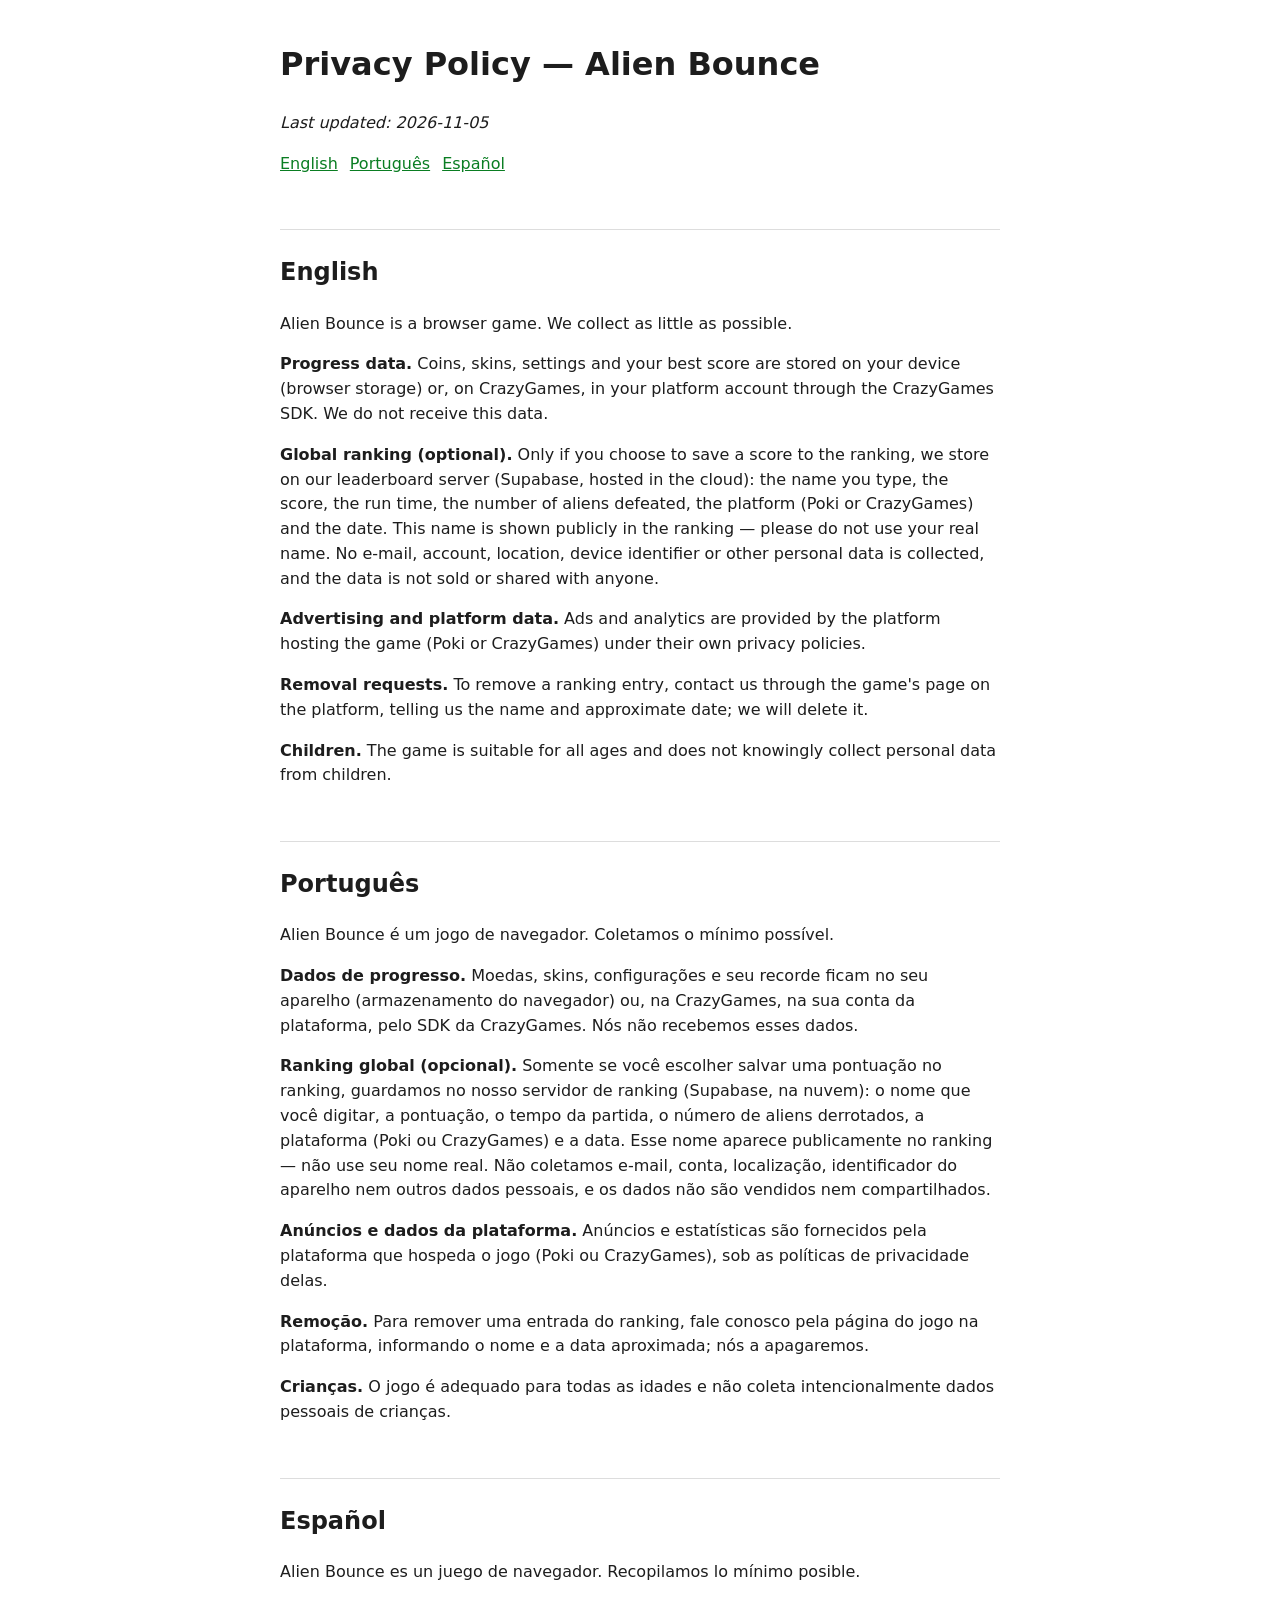
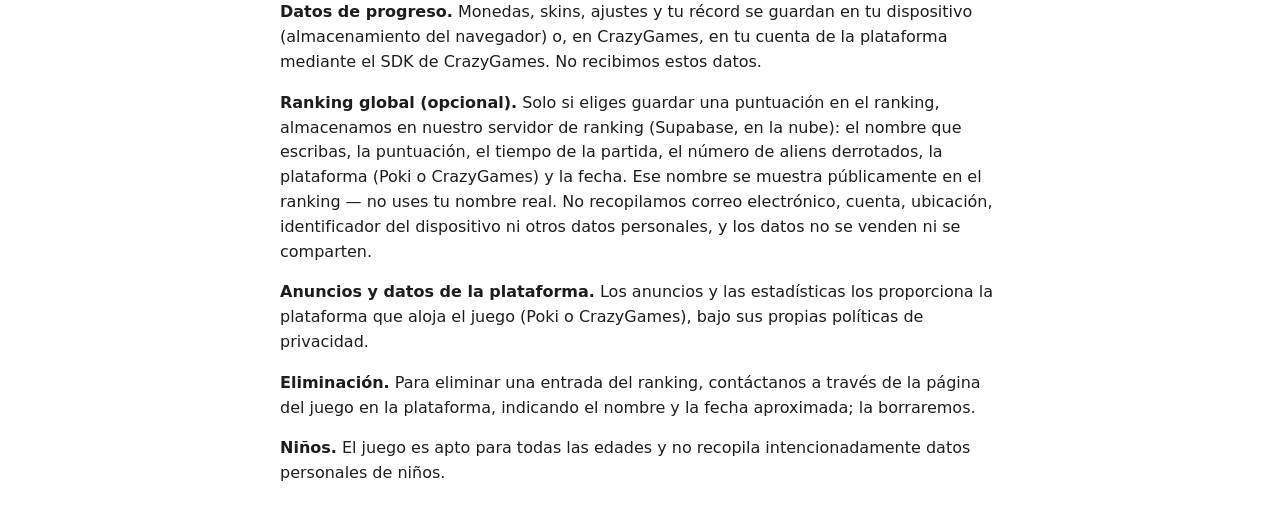
==== alienbounce/privacy/index.html @ 90de09fa "Privacy policy for Alien Bounce Co-Authored-By: Claude Opus 5.5 <noreply@anthropic.com>" ====
<!DOCTYPE html>
<html lang="en">
<head>
<meta charset="utf-8">
<meta name="viewport" content="width=device-width, initial-scale=1">
<title>Privacy Policy — Alien Bounce</title>
<style>body{font-family:system-ui,Arial,sans-serif;max-width:720px;margin:40px auto;padding:0 16px;line-height:1.55;color:#1d1d1d}h2{margin-top:2.2em;border-top:1px solid #ddd;padding-top:1em}nav a{margin-right:12px}a{color:#0a7d22}</style>
</head>
<body>
<h1>Privacy Policy — Alien Bounce</h1>
<p><em>Last updated: 2026-11-05</em></p>
<nav><a href="#en">English</a><a href="#pt">Português</a><a href="#es">Español</a></nav>

<section id="en" lang="en">
<h2>English</h2>
<p>Alien Bounce is a browser game. We collect as little as possible.</p>
<p><strong>Progress data.</strong> Coins, skins, settings and your best score are stored on your device (browser storage) or, on CrazyGames, in your platform account through the CrazyGames SDK. We do not receive this data.</p>
<p><strong>Global ranking (optional).</strong> Only if you choose to save a score to the ranking, we store on our leaderboard server (Supabase, hosted in the cloud): the name you type, the score, the run time, the number of aliens defeated, the platform (Poki or CrazyGames) and the date. This name is shown publicly in the ranking — please do not use your real name. No e-mail, account, location, device identifier or other personal data is collected, and the data is not sold or shared with anyone.</p>
<p><strong>Advertising and platform data.</strong> Ads and analytics are provided by the platform hosting the game (Poki or CrazyGames) under their own privacy policies.</p>
<p><strong>Removal requests.</strong> To remove a ranking entry, contact us through the game's page on the platform, telling us the name and approximate date; we will delete it.</p>
<p><strong>Children.</strong> The game is suitable for all ages and does not knowingly collect personal data from children.</p>
</section>

<section id="pt" lang="pt-BR">
<h2>Português</h2>
<p>Alien Bounce é um jogo de navegador. Coletamos o mínimo possível.</p>
<p><strong>Dados de progresso.</strong> Moedas, skins, configurações e seu recorde ficam no seu aparelho (armazenamento do navegador) ou, na CrazyGames, na sua conta da plataforma, pelo SDK da CrazyGames. Nós não recebemos esses dados.</p>
<p><strong>Ranking global (opcional).</strong> Somente se você escolher salvar uma pontuação no ranking, guardamos no nosso servidor de ranking (Supabase, na nuvem): o nome que você digitar, a pontuação, o tempo da partida, o número de aliens derrotados, a plataforma (Poki ou CrazyGames) e a data. Esse nome aparece publicamente no ranking — não use seu nome real. Não coletamos e-mail, conta, localização, identificador do aparelho nem outros dados pessoais, e os dados não são vendidos nem compartilhados.</p>
<p><strong>Anúncios e dados da plataforma.</strong> Anúncios e estatísticas são fornecidos pela plataforma que hospeda o jogo (Poki ou CrazyGames), sob as políticas de privacidade delas.</p>
<p><strong>Remoção.</strong> Para remover uma entrada do ranking, fale conosco pela página do jogo na plataforma, informando o nome e a data aproximada; nós a apagaremos.</p>
<p><strong>Crianças.</strong> O jogo é adequado para todas as idades e não coleta intencionalmente dados pessoais de crianças.</p>
</section>

<section id="es" lang="es">
<h2>Español</h2>
<p>Alien Bounce es un juego de navegador. Recopilamos lo mínimo posible.</p>
<p><strong>Datos de progreso.</strong> Monedas, skins, ajustes y tu récord se guardan en tu dispositivo (almacenamiento del navegador) o, en CrazyGames, en tu cuenta de la plataforma mediante el SDK de CrazyGames. No recibimos estos datos.</p>
<p><strong>Ranking global (opcional).</strong> Solo si eliges guardar una puntuación en el ranking, almacenamos en nuestro servidor de ranking (Supabase, en la nube): el nombre que escribas, la puntuación, el tiempo de la partida, el número de aliens derrotados, la plataforma (Poki o CrazyGames) y la fecha. Ese nombre se muestra públicamente en el ranking — no uses tu nombre real. No recopilamos correo electrónico, cuenta, ubicación, identificador del dispositivo ni otros datos personales, y los datos no se venden ni se comparten.</p>
<p><strong>Anuncios y datos de la plataforma.</strong> Los anuncios y las estadísticas los proporciona la plataforma que aloja el juego (Poki o CrazyGames), bajo sus propias políticas de privacidad.</p>
<p><strong>Eliminación.</strong> Para eliminar una entrada del ranking, contáctanos a través de la página del juego en la plataforma, indicando el nombre y la fecha aproximada; la borraremos.</p>
<p><strong>Niños.</strong> El juego es apto para todas las edades y no recopila intencionadamente datos personales de niños.</p>
</section>
</body>
</html>
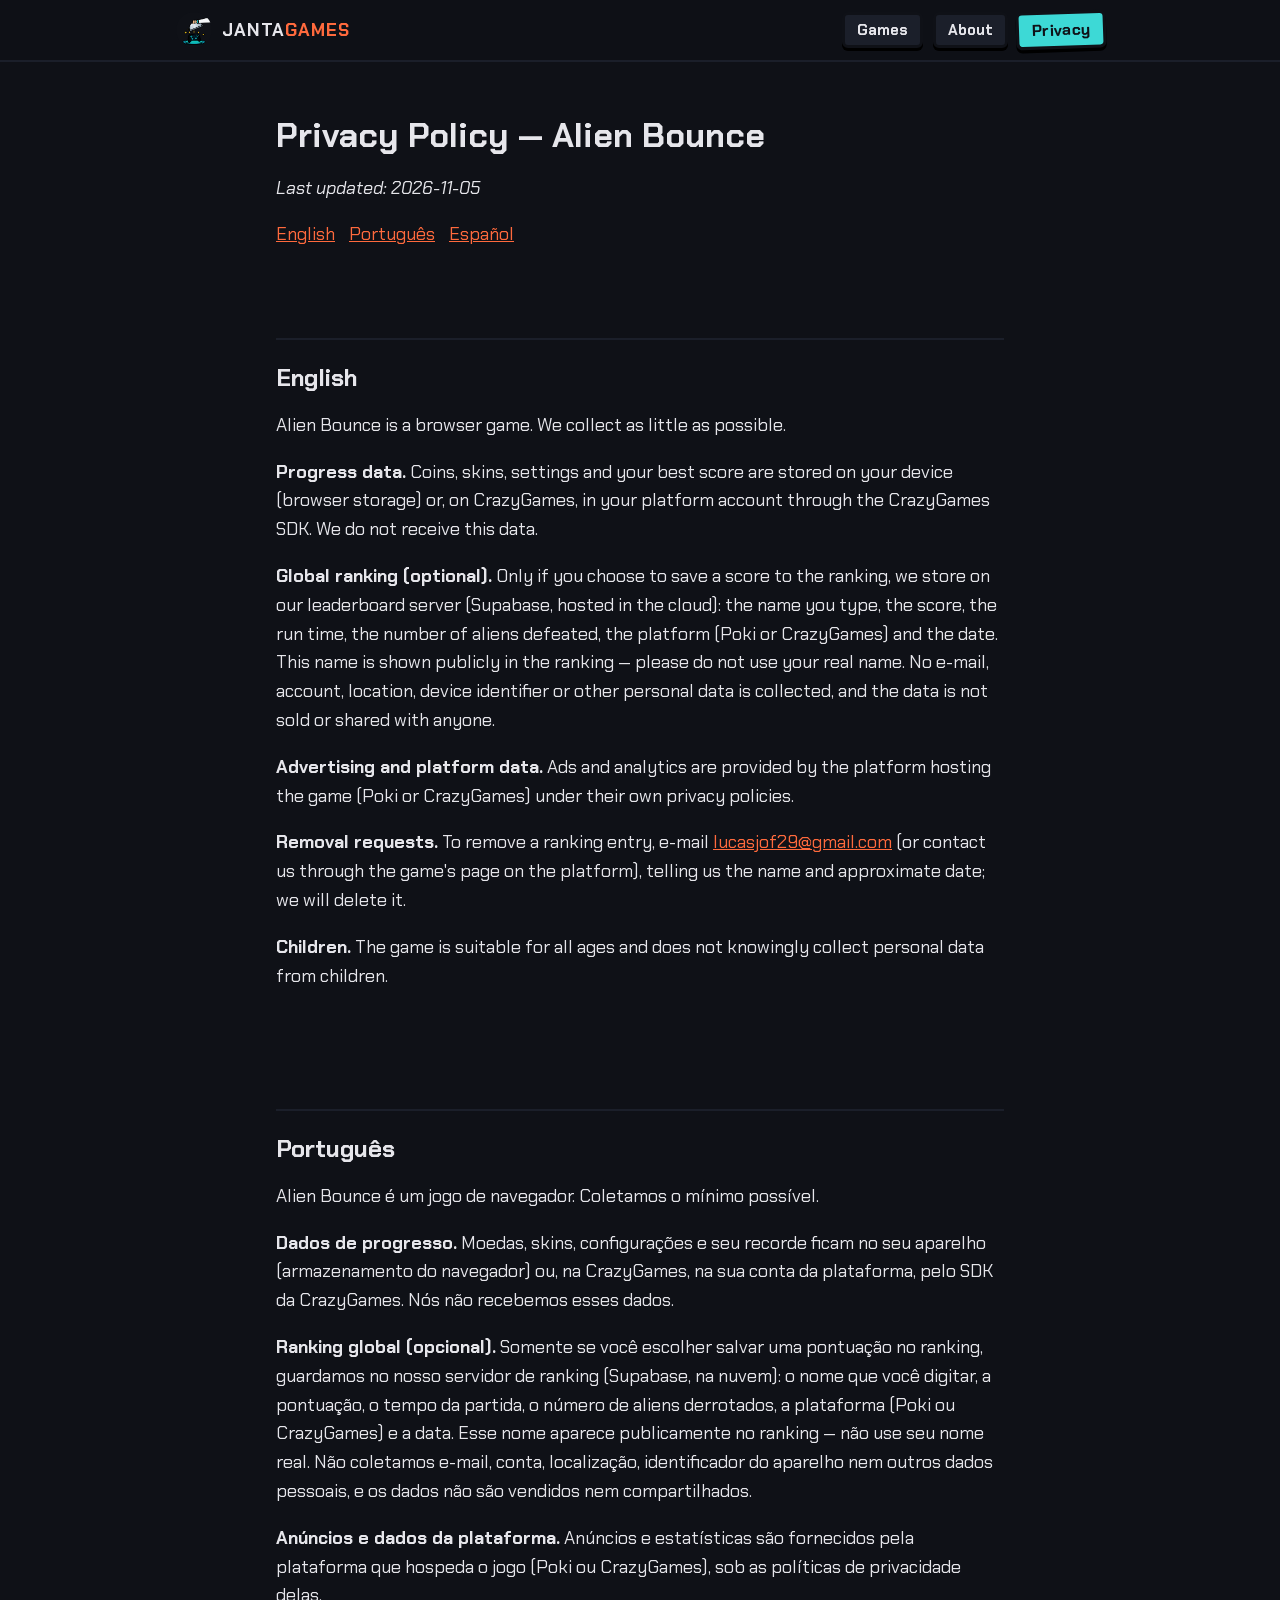
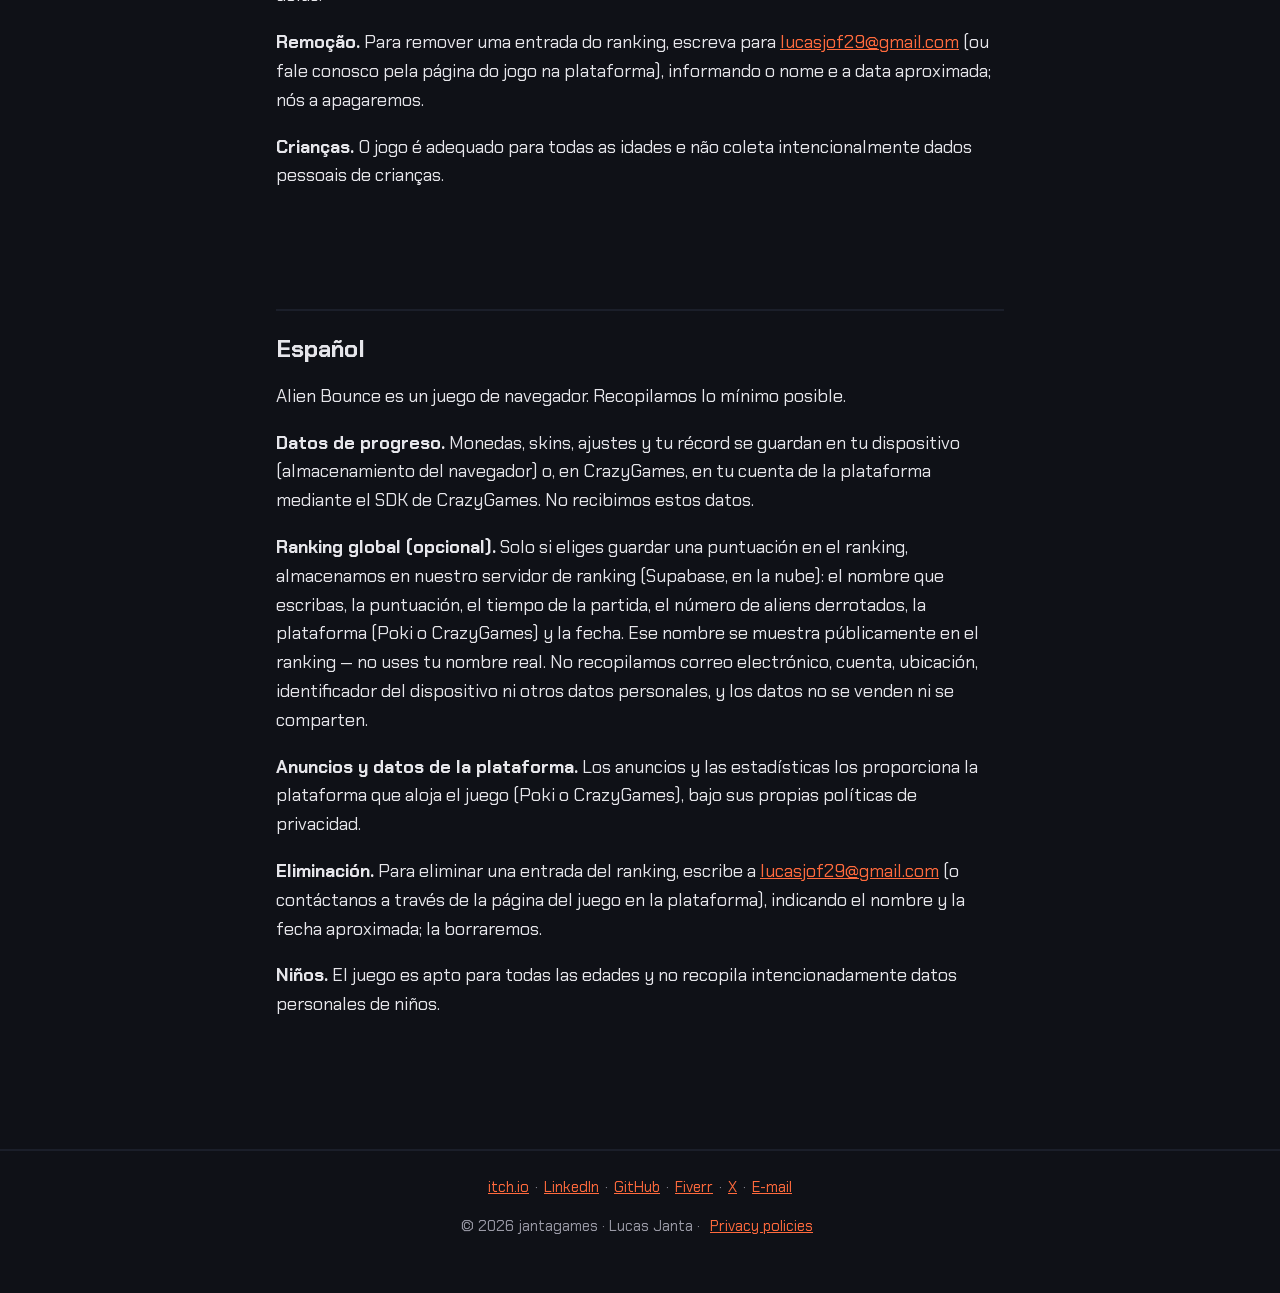
==== commit 4c5d0c3b: "Portfolio (kitchen theme) + privacy policies hub Co-Authored-By: Claude Opus 5.5 <noreply@anthropic." ====
--- a/alienbounce/privacy/index.html
+++ b/alienbounce/privacy/index.html
@@ -3,10 +3,23 @@
 <head>
 <meta charset="utf-8">
 <meta name="viewport" content="width=device-width, initial-scale=1">
+<link rel="preconnect" href="https://fonts.googleapis.com">
+<link rel="preconnect" href="https://fonts.gstatic.com" crossorigin>
+<link href="https://fonts.googleapis.com/css2?family=Chakra+Petch:wght@400;500;700&display=swap" rel="stylesheet">
 <title>Privacy Policy — Alien Bounce</title>
-<style>body{font-family:system-ui,Arial,sans-serif;max-width:720px;margin:40px auto;padding:0 16px;line-height:1.55;color:#1d1d1d}h2{margin-top:2.2em;border-top:1px solid #ddd;padding-top:1em}nav a{margin-right:12px}a{color:#0a7d22}</style>
+<link rel="icon" href="../../assets/logo.png">
+<link rel="stylesheet" href="../../assets/site.css">
 </head>
 <body>
+<header class="topbar"><div class="wrap">
+  <a class="brand" href="../../"><img src="../../assets/logo.png" alt=""><span>JANTA<b>GAMES</b></span></a>
+  <ul class="tabs">
+    <li><a href="../../#games">Games</a></li>
+    <li><a href="../../#about">About</a></li>
+    <li><a href="../../privacy/" aria-current="page">Privacy</a></li>
+  </ul>
+</div></header>
+<main class="doc">
 <h1>Privacy Policy — Alien Bounce</h1>
 <p><em>Last updated: 2026-11-05</em></p>
 <nav><a href="#en">English</a><a href="#pt">Português</a><a href="#es">Español</a></nav>
@@ -17,7 +30,7 @@
 <p><strong>Progress data.</strong> Coins, skins, settings and your best score are stored on your device (browser storage) or, on CrazyGames, in your platform account through the CrazyGames SDK. We do not receive this data.</p>
 <p><strong>Global ranking (optional).</strong> Only if you choose to save a score to the ranking, we store on our leaderboard server (Supabase, hosted in the cloud): the name you type, the score, the run time, the number of aliens defeated, the platform (Poki or CrazyGames) and the date. This name is shown publicly in the ranking — please do not use your real name. No e-mail, account, location, device identifier or other personal data is collected, and the data is not sold or shared with anyone.</p>
 <p><strong>Advertising and platform data.</strong> Ads and analytics are provided by the platform hosting the game (Poki or CrazyGames) under their own privacy policies.</p>
-<p><strong>Removal requests.</strong> To remove a ranking entry, contact us through the game's page on the platform, telling us the name and approximate date; we will delete it.</p>
+<p><strong>Removal requests.</strong> To remove a ranking entry, e-mail <a href="mailto:lucasjof29@gmail.com">lucasjof29@gmail.com</a> (or contact us through the game's page on the platform), telling us the name and approximate date; we will delete it.</p>
 <p><strong>Children.</strong> The game is suitable for all ages and does not knowingly collect personal data from children.</p>
 </section>
 
@@ -27,7 +40,7 @@
 <p><strong>Dados de progresso.</strong> Moedas, skins, configurações e seu recorde ficam no seu aparelho (armazenamento do navegador) ou, na CrazyGames, na sua conta da plataforma, pelo SDK da CrazyGames. Nós não recebemos esses dados.</p>
 <p><strong>Ranking global (opcional).</strong> Somente se você escolher salvar uma pontuação no ranking, guardamos no nosso servidor de ranking (Supabase, na nuvem): o nome que você digitar, a pontuação, o tempo da partida, o número de aliens derrotados, a plataforma (Poki ou CrazyGames) e a data. Esse nome aparece publicamente no ranking — não use seu nome real. Não coletamos e-mail, conta, localização, identificador do aparelho nem outros dados pessoais, e os dados não são vendidos nem compartilhados.</p>
 <p><strong>Anúncios e dados da plataforma.</strong> Anúncios e estatísticas são fornecidos pela plataforma que hospeda o jogo (Poki ou CrazyGames), sob as políticas de privacidade delas.</p>
-<p><strong>Remoção.</strong> Para remover uma entrada do ranking, fale conosco pela página do jogo na plataforma, informando o nome e a data aproximada; nós a apagaremos.</p>
+<p><strong>Remoção.</strong> Para remover uma entrada do ranking, escreva para <a href="mailto:lucasjof29@gmail.com">lucasjof29@gmail.com</a> (ou fale conosco pela página do jogo na plataforma), informando o nome e a data aproximada; nós a apagaremos.</p>
 <p><strong>Crianças.</strong> O jogo é adequado para todas as idades e não coleta intencionalmente dados pessoais de crianças.</p>
 </section>
 
@@ -37,8 +50,12 @@
 <p><strong>Datos de progreso.</strong> Monedas, skins, ajustes y tu récord se guardan en tu dispositivo (almacenamiento del navegador) o, en CrazyGames, en tu cuenta de la plataforma mediante el SDK de CrazyGames. No recibimos estos datos.</p>
 <p><strong>Ranking global (opcional).</strong> Solo si eliges guardar una puntuación en el ranking, almacenamos en nuestro servidor de ranking (Supabase, en la nube): el nombre que escribas, la puntuación, el tiempo de la partida, el número de aliens derrotados, la plataforma (Poki o CrazyGames) y la fecha. Ese nombre se muestra públicamente en el ranking — no uses tu nombre real. No recopilamos correo electrónico, cuenta, ubicación, identificador del dispositivo ni otros datos personales, y los datos no se venden ni se comparten.</p>
 <p><strong>Anuncios y datos de la plataforma.</strong> Los anuncios y las estadísticas los proporciona la plataforma que aloja el juego (Poki o CrazyGames), bajo sus propias políticas de privacidad.</p>
-<p><strong>Eliminación.</strong> Para eliminar una entrada del ranking, contáctanos a través de la página del juego en la plataforma, indicando el nombre y la fecha aproximada; la borraremos.</p>
+<p><strong>Eliminación.</strong> Para eliminar una entrada del ranking, escribe a <a href="mailto:lucasjof29@gmail.com">lucasjof29@gmail.com</a> (o contáctanos a través de la página del juego en la plataforma), indicando el nombre y la fecha aproximada; la borraremos.</p>
 <p><strong>Niños.</strong> El juego es apto para todas las edades y no recopila intencionadamente datos personales de niños.</p>
 </section>
-</body>
-</html>
+</main>
+<footer>
+  <a href="https://jantagames.itch.io">itch.io</a>·<a href="https://www.linkedin.com/in/lucasjanta/">LinkedIn</a>·<a href="https://github.com/lucasjanta">GitHub</a>·<a href="https://www.fiverr.com/lucasjanta">Fiverr</a>·<a href="https://x.com/jantagames">X</a>·<a href="mailto:lucasjof29@gmail.com">E-mail</a>
+  <p>© 2026 jantagames · Lucas Janta · <a href="../../privacy/">Privacy policies</a></p>
+</footer>
+</body></html>
--- a/assets/site.css
+++ b/assets/site.css
@@ -0,0 +1,108 @@
+/* jantagames — site (same "kitchen" base as the itch.io custom page) */
+:root {
+  --bg: #0F1117; --panel: #1B1F2A; --text: #E6E6EB; --muted: #9A9AA6;
+  --accent: #FF6A3D; --cyan: #3DD9D6; --ink: #0F1117;
+  --pop: cubic-bezier(.34, 1.56, .64, 1);
+}
+* { box-sizing: border-box; }
+html { scroll-behavior: smooth; }
+body { margin: 0; background: var(--bg); color: var(--text);
+  font-family: 'Chakra Petch', 'Segoe UI', system-ui, sans-serif; font-size: 18px; line-height: 1.6; }
+a { color: var(--accent); }
+a:hover { color: var(--cyan); }
+:focus-visible { outline: 3px solid var(--cyan); outline-offset: 3px; }
+.wrap { max-width: 960px; margin: 0 auto; padding: 0 16px; }
+
+/* ---------- Tabs (name plates) ---------- */
+.topbar { position: sticky; top: 0; z-index: 10; background: rgba(15,17,23,.92);
+  backdrop-filter: blur(6px); border-bottom: 2px solid var(--panel); }
+.topbar .wrap { display: flex; align-items: center; gap: 14px; height: 60px; }
+.brand { display: flex; align-items: center; gap: 10px; margin-right: auto;
+  color: var(--text); text-decoration: none; font-weight: 700; letter-spacing: 1px; }
+.brand img { width: 36px; height: 36px; border-radius: 50%; }
+.brand b { color: var(--accent); }
+.tabs { display: flex; gap: 10px; margin: 0; padding: 0; list-style: none; }
+.tabs a { display: inline-block; padding: 3px 12px; background: var(--panel); color: var(--text);
+  border: 3px solid var(--ink); border-radius: 6px; box-shadow: 0 3px 0 #000;
+  font-weight: 700; font-size: 15px; text-decoration: none; transition: transform .25s var(--pop); }
+.tabs a:hover, .tabs a[aria-current="page"] { background: var(--cyan); color: var(--ink); transform: rotate(-2deg) scale(1.05); }
+
+/* ---------- Hero: banner + hat + stack + tray ---------- */
+.hero { position: relative; max-width: 960px; margin: 0 auto; }
+.hero > img.banner { display: block; width: 100%; height: auto; }
+.hero .spot { position: absolute; top: 0; line-height: 0; }
+.hero .spot img { display: block; width: 100%; }
+/* % margins use the WIDTH, so they follow the 960x340 banner at any size */
+.hero .hat { left: 9.06%; width: 16.67%; margin-top: .83%; z-index: 3; cursor: help; }
+.hero .hat img { transform-origin: 100% 100%; transition: transform .45s var(--pop); }
+.hero .hat:hover img, .hero .hat:focus-within img { transform: translate(24%, -40%) rotate(24deg); }
+.hero .stack { left: 9.58%; width: 15.63%; margin-top: 6.25%; z-index: 2; pointer-events: none; }
+.hero .stack img { opacity: 0; transform: translateY(25%) scale(.7); transition: opacity .2s, transform .4s var(--pop); }
+.hero .hat:hover + .stack img, .hero .hat:focus-within + .stack img { opacity: 1; transform: none; }
+.hero .tray { left: 31.67%; width: 32.08%; margin-top: 11.25%; z-index: 3; display: flex; justify-content: space-between; }
+.hero .tray a { width: 14.3%; transition: transform .25s var(--pop); }
+.hero .tray a:hover, .hero .tray a:focus-visible { transform: translateY(-18%) rotate(-6deg); }
+
+/* ---------- Sections ---------- */
+section { padding: 36px 0 12px; }
+h1, h2 { line-height: 1.2; }
+h2 { font-size: 30px; margin: 0 0 8px; }
+h2 span { color: var(--accent); }
+.lead { font-size: 20px; }
+.muted { color: var(--muted); }
+.center { text-align: center; }
+.stats { display: flex; flex-wrap: wrap; justify-content: center; gap: 10px; margin: 18px 0 0; padding: 0; list-style: none; }
+.stats li { background: var(--panel); border: 3px solid var(--ink); border-radius: 6px; padding: 4px 14px; font-size: 16px; }
+.stats b { color: var(--cyan); }
+
+/* ---------- Games: tray with a lid ---------- */
+.menu { display: grid; grid-template-columns: repeat(auto-fill, minmax(260px, 1fr)); gap: 64px 34px; padding: 40px 10px 40px; }
+.dish { position: relative; display: block; text-align: center; color: var(--text); text-decoration: none; padding-top: 28px; }
+.dish .thumb { position: relative; }
+.dish .thumb img { position: relative; z-index: 1; display: block; width: 100%; aspect-ratio: 315 / 250;
+  object-fit: cover; border-radius: 6px; filter: brightness(.12); transition: filter .35s; }
+.dish .thumb::before { content: ""; position: absolute; left: -7%; right: -7%; bottom: -9%; height: 16%;
+  background: url("plate.svg") center / 100% 100% no-repeat; z-index: 0; }
+.dish .thumb::after { content: ""; position: absolute; left: -3%; right: -3%; top: -11%; bottom: -2%;
+  background: url("cloche.svg") center bottom / 100% 100% no-repeat; z-index: 2;
+  transform-origin: 90% 90%; transition: transform .5s var(--pop); }
+.dish:hover .thumb::after, .dish:focus-visible .thumb::after { transform: translate(14%, -58%) rotate(22deg) scale(.82); }
+.dish:hover .thumb img, .dish:focus-visible .thumb img { filter: none; }
+.plaque { position: relative; z-index: 3; display: inline-block; max-width: 90%; margin-top: 22px; padding: 5px 14px;
+  background: var(--cyan); color: var(--ink); border: 3px solid var(--ink); border-radius: 6px; box-shadow: 0 4px 0 var(--ink);
+  font-weight: 700; font-size: 17px; transition: transform .25s var(--pop); }
+.dish:hover .plaque { transform: rotate(-2deg) scale(1.04); }
+.dish p { max-height: 0; opacity: 0; overflow: hidden; margin: 0 auto; color: var(--muted); font-size: 15px; line-height: 1.4;
+  transition: max-height .35s, opacity .25s, margin .35s; }
+.dish:hover p, .dish:focus-visible p { max-height: 7em; opacity: 1; margin-top: 10px; }
+.dish small { display: block; color: var(--accent); font-size: 13px; letter-spacing: 1px; text-transform: uppercase; }
+
+/* ---------- Text pages (privacy) ---------- */
+.doc { max-width: 760px; margin: 0 auto; padding: 30px 16px 60px; }
+.doc h1 { font-size: 34px; margin-bottom: 4px; }
+.doc h2 { font-size: 24px; margin-top: 2.2em; padding-top: 1em; border-top: 2px solid var(--panel); }
+.doc nav a { margin-right: 14px; }
+.cards { display: grid; gap: 14px; padding: 0; list-style: none; }
+.cards a { display: block; padding: 14px 18px; background: var(--panel); border: 3px solid var(--ink); border-radius: 8px;
+  box-shadow: 0 4px 0 #000; color: var(--text); text-decoration: none; transition: transform .25s var(--pop); }
+.cards a:hover { transform: translateY(-3px); color: var(--cyan); }
+
+footer { margin-top: 40px; padding: 24px 16px 40px; border-top: 2px solid var(--panel); text-align: center; color: var(--muted); font-size: 15px; }
+footer a { margin: 0 6px; }
+
+/* Touch: no hover, so lids start open */
+@media (hover: none) {
+  .dish .thumb::after { transform: translate(14%, -58%) rotate(22deg) scale(.82); }
+  .dish .thumb img { filter: none; }
+  .dish p { max-height: 7em; opacity: 1; margin-top: 10px; }
+  .hero .stack img { opacity: 1; transform: none; }
+  .hero .hat img { transform: translate(24%, -40%) rotate(24deg); }
+}
+/* Narrow: tray icons get too small to tap, so they drop below the banner */
+@media (max-width: 600px) {
+  .hero .tray { position: static; display: flex; justify-content: center; gap: 12px; width: auto; margin: 12px 0 0; }
+  .hero .tray a { width: 40px; }
+  .brand span { display: none; }
+  .tabs a { padding: 3px 9px; font-size: 14px; }
+}
+@media (prefers-reduced-motion: reduce) { * { transition: none !important; scroll-behavior: auto !important; } }
